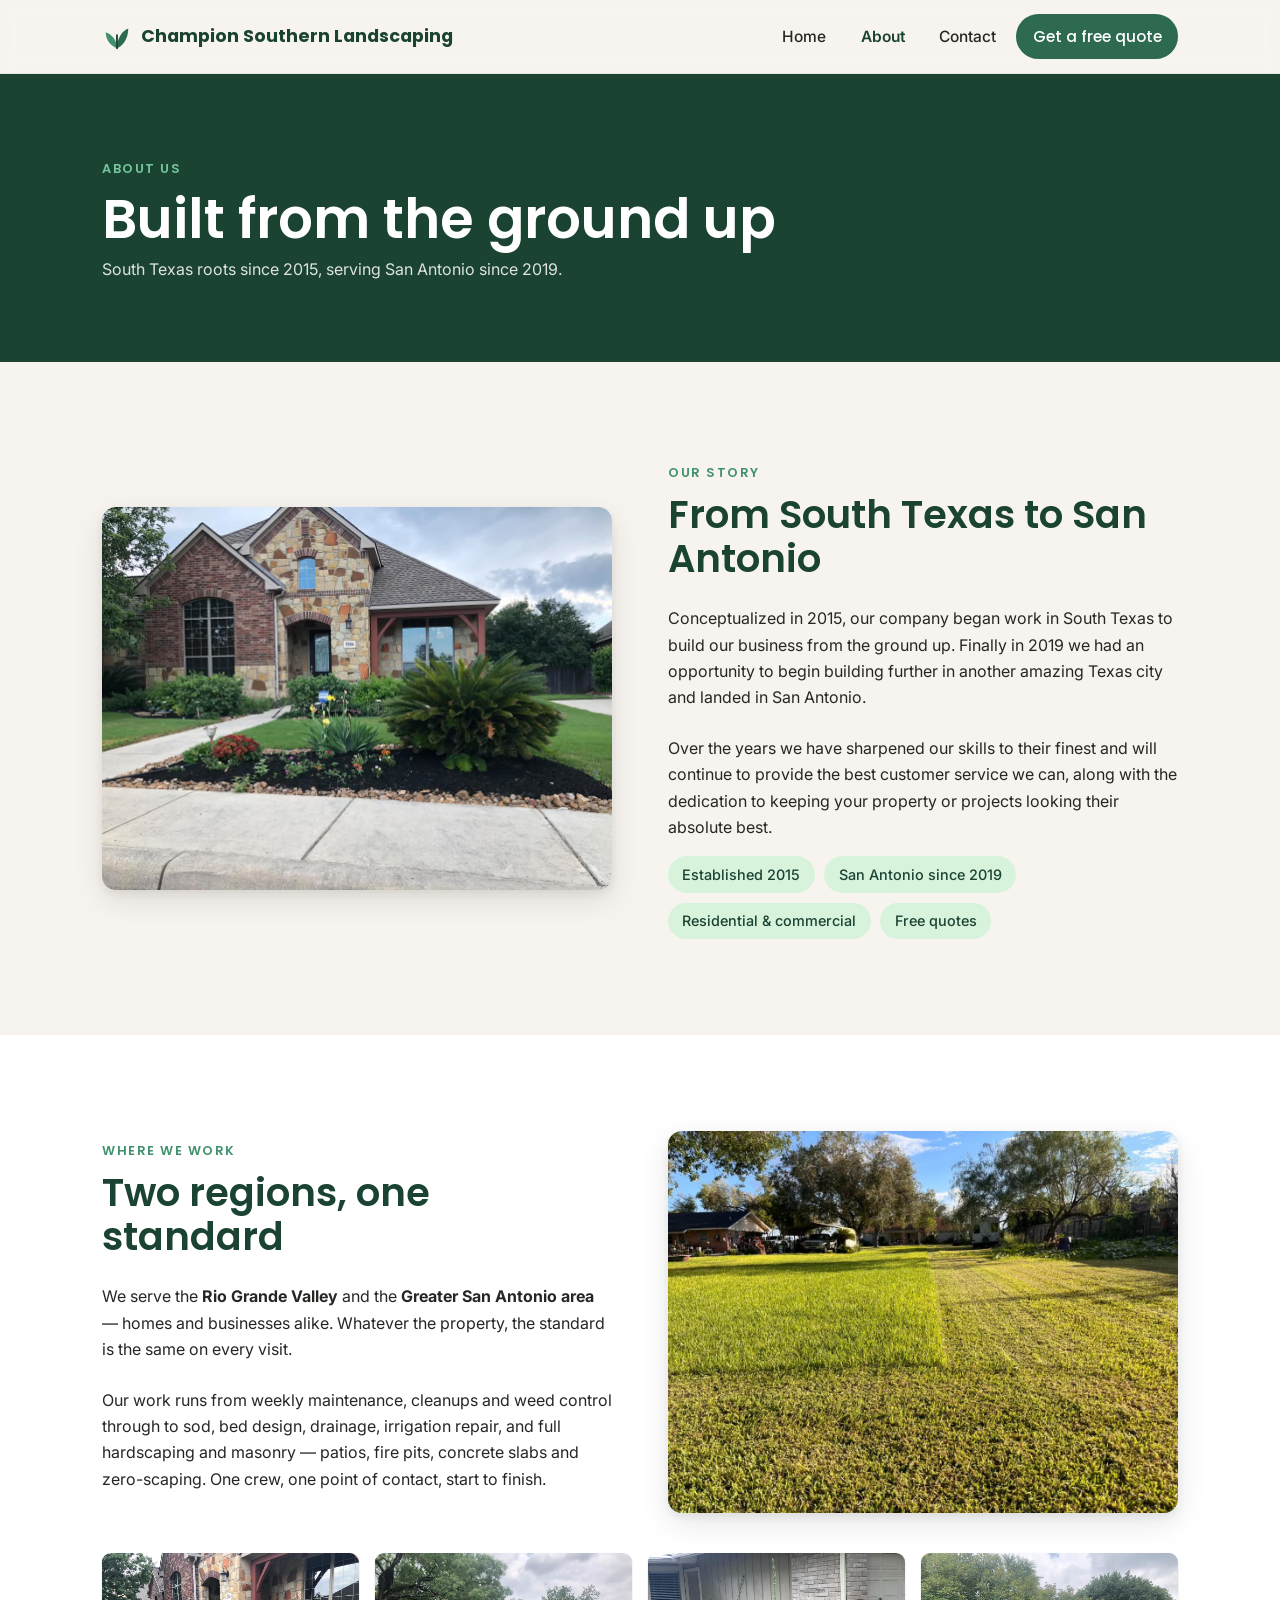
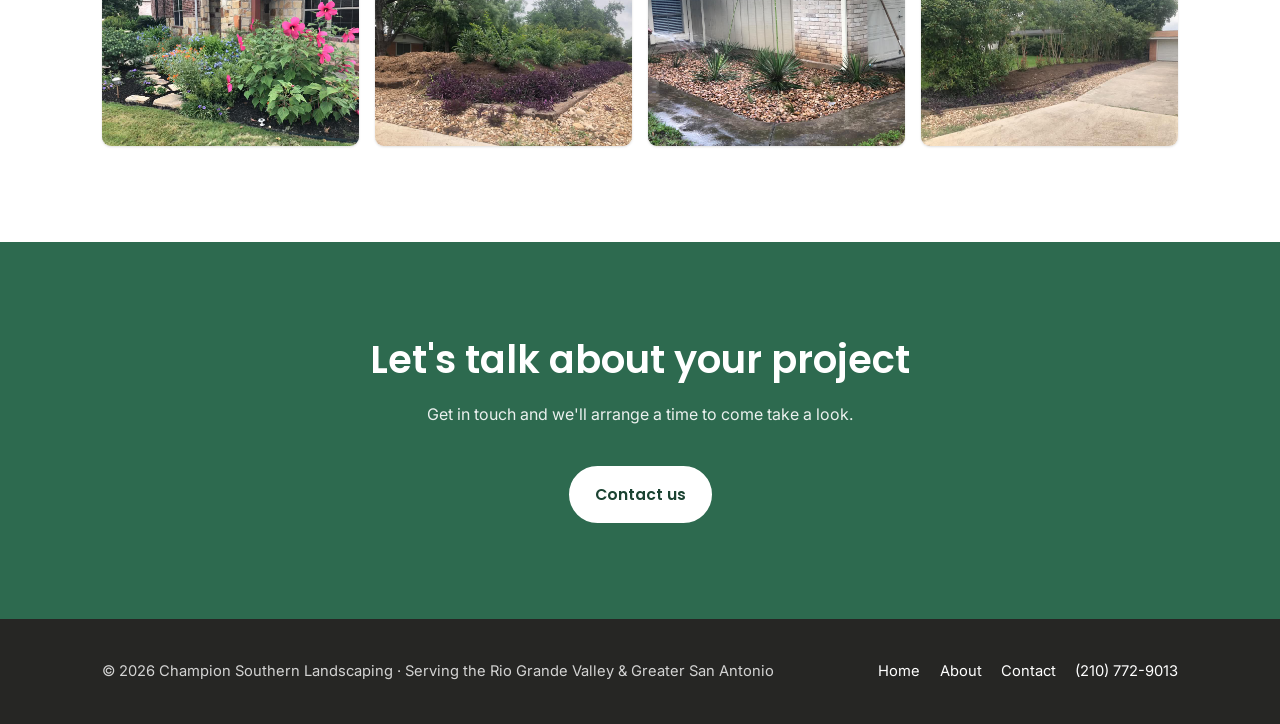
==== about.html @ b932966b "Initial site: Champion Southern Landscaping Static three-page marketing site (home with work carouse" ====
<!DOCTYPE html>
<html lang="en">
<head>
  <meta charset="UTF-8" />
  <meta name="viewport" content="width=device-width, initial-scale=1" />
  <title>About — Champion Southern Landscaping</title>
  <meta name="description" content="Champion Southern Landscaping started in South Texas in 2015 and expanded to San Antonio in 2019. Full-service landscaping with a focus on customer service." />

  <link rel="icon" href="images/favicon.svg" type="image/svg+xml" />
  <link rel="preconnect" href="https://fonts.googleapis.com" />
  <link rel="preconnect" href="https://fonts.gstatic.com" crossorigin />
  <link href="https://fonts.googleapis.com/css2?family=Inter:wght@400;500;600&family=Poppins:wght@500;600;700&display=swap" rel="stylesheet" />
  <link rel="stylesheet" href="css/style.css?v=5" />
</head>
<body>
  <a class="skip-link" href="#main">Skip to content</a>

  <header class="site-header">
    <div class="container nav">
      <a class="brand" href="index.html">
        <svg viewBox="0 0 32 32" fill="none" aria-hidden="true">
          <path d="M16 29C16 20 10 14 4 12c0 9 6 15 12 17Z" fill="#40916c"/>
          <path d="M16 29c0-11 6-19 12-21 0 11-6 19-12 21Z" fill="#2d6a4f"/>
          <path d="M16 29V15" stroke="#1b4332" stroke-width="2" stroke-linecap="round"/>
        </svg>
        Champion Southern Landscaping
      </a>

      <button class="nav__toggle" aria-label="Open menu" aria-expanded="false" aria-controls="nav-links">
        <svg viewBox="0 0 24 24" fill="none" stroke="currentColor" stroke-width="2" stroke-linecap="round">
          <path d="M4 7h16M4 12h16M4 17h16"/>
        </svg>
      </button>

      <ul class="nav__links" id="nav-links">
        <li><a href="index.html">Home</a></li>
        <li><a href="about.html" class="is-active">About</a></li>
        <li><a href="contact.html">Contact</a></li>
        <li><a href="contact.html" class="btn">Get a free quote</a></li>
      </ul>
    </div>
  </header>

  <main id="main">
    <section class="page-hero">
      <div class="container">
        <span class="eyebrow" style="color:var(--green-300)">About us</span>
        <h1>Built from the ground up</h1>
        <p>South Texas roots since 2015, serving San Antonio since 2019.</p>
      </div>
    </section>

    <section class="section">
      <div class="container">
        <div class="split">
          <div class="split__media">
            <!-- Swap for a photo of the crew or a favourite finished project -->
            <img src="images/ls10.jpeg" alt="A completed front-yard landscaping project — mulched color bed, sago palm and a fresh lawn." width="1024" height="768" />
          </div>
          <div class="stack">
            <div>
              <span class="eyebrow">Our story</span>
              <h2>From South Texas to San Antonio</h2>
            </div>
            <p>
              Conceptualized in 2015, our company began work in South Texas to build our business from
              the ground up. Finally in 2019 we had an opportunity to begin building further in another
              amazing Texas city and landed in San Antonio.
            </p>
            <p>
              Over the years we have sharpened our skills to their finest and will continue to provide
              the best customer service we can, along with the dedication to keeping your property or
              projects looking their absolute best.
            </p>
            <ul class="pill-list">
              <li>Established 2015</li>
              <li>San Antonio since 2019</li>
              <li>Residential &amp; commercial</li>
              <li>Free quotes</li>
            </ul>
          </div>
        </div>
      </div>
    </section>

    <section class="section section--tint">
      <div class="container">
        <div class="split split--flip">
          <div class="split__media">
            <!-- Swap for a photo of the team / a job in progress -->
            <img src="images/ls1.jpeg" alt="A large residential lawn maintained with clean mow lines." loading="lazy" decoding="async" width="1179" height="884" />
          </div>
          <div class="stack">
            <div>
              <span class="eyebrow">Where we work</span>
              <h2>Two regions, one standard</h2>
            </div>
            <p>
              We serve the <strong>Rio Grande Valley</strong> and the <strong>Greater San Antonio
              area</strong> — homes and businesses alike. Whatever the property, the standard is the
              same on every visit.
            </p>
            <p>
              Our work runs from weekly maintenance, cleanups and weed control through to sod, bed
              design, drainage, irrigation repair, and full hardscaping and masonry — patios, fire
              pits, concrete slabs and zero-scaping. One crew, one point of contact, start to finish.
            </p>
          </div>
        </div>

        <div class="gallery">
          <img src="images/ls7.jpeg" alt="A full front-yard flower bed with a flagstone stepping-stone path." loading="lazy" decoding="async" width="1024" height="768" />
          <img src="images/ls3.jpeg" alt="A mulched bed with a purple ground-cover border and stone edging." loading="lazy" decoding="async" width="1024" height="768" />
          <img src="images/ls6.jpeg" alt="A rock bed with yucca plants along a house foundation." loading="lazy" decoding="async" width="1024" height="768" />
          <img src="images/ls5.jpeg" alt="A replanted border running alongside a driveway." loading="lazy" decoding="async" width="1024" height="768" />
        </div>
      </div>
    </section>

    <section class="section cta-band">
      <div class="container">
        <h2>Let's talk about your project</h2>
        <p>Get in touch and we'll arrange a time to come take a look.</p>
        <a href="contact.html" class="btn btn--light">Contact us</a>
      </div>
    </section>
  </main>

  <footer class="site-footer">
    <div class="container">
      <div>© <span data-year>2026</span> Champion Southern Landscaping · Serving the Rio Grande Valley &amp; Greater San Antonio</div>
      <nav class="site-footer__links">
        <a href="index.html">Home</a>
        <a href="about.html">About</a>
        <a href="contact.html">Contact</a>
        <a href="tel:+12107729013">(210) 772-9013</a>
      </nav>
    </div>
  </footer>

  <script src="js/main.js?v=6"></script>
</body>
</html>
---- css/style.css ----
/* ==========================================================================
   Dan's Landscaping — site styles
   Plain CSS, no framework. Edit the tokens below to rebrand quickly.
   ========================================================================== */

:root {
  /* Brand palette */
  --green-900: #1b4332;
  --green-700: #2d6a4f;
  --green-500: #40916c;
  --green-300: #74c69d;
  --green-100: #d8f3dc;

  --cream: #f7f4ef;
  --sand: #ece4d4;
  --charcoal: #262624;
  --muted: #5c5b57;
  --white: #ffffff;

  --shadow-sm: 0 1px 3px rgba(0, 0, 0, .08), 0 1px 2px rgba(0, 0, 0, .06);
  --shadow-md: 0 10px 30px rgba(0, 0, 0, .10), 0 4px 8px rgba(0, 0, 0, .06);

  --radius: 14px;
  --radius-sm: 9px;
  --maxw: 1120px;

  --font-head: "Poppins", system-ui, -apple-system, "Segoe UI", Roboto, sans-serif;
  --font-body: "Inter", system-ui, -apple-system, "Segoe UI", Roboto, sans-serif;
}

/* ---------- Reset-ish ---------- */
*,
*::before,
*::after { box-sizing: border-box; }

html { scroll-behavior: smooth; }

body {
  margin: 0;
  font-family: var(--font-body);
  color: var(--charcoal);
  background: var(--cream);
  line-height: 1.65;
  -webkit-font-smoothing: antialiased;
}

img { max-width: 100%; display: block; }

h1, h2, h3 {
  font-family: var(--font-head);
  line-height: 1.15;
  margin: 0 0 .5em;
  color: var(--green-900);
  font-weight: 600;
}

h1 { font-size: clamp(2.1rem, 5vw, 3.4rem); }
h2 { font-size: clamp(1.7rem, 3.5vw, 2.4rem); }
h3 { font-size: 1.2rem; }

p { margin: 0 0 1rem; }

a { color: var(--green-700); }

.container {
  width: 100%;
  max-width: var(--maxw);
  margin-inline: auto;
  padding-inline: 22px;
}

.section {
  padding-block: clamp(3rem, 8vw, 6rem);
}

.section--tint { background: var(--white); }

.section__head {
  max-width: 640px;
  margin-bottom: 2.5rem;
}

.section__head.center {
  margin-inline: auto;
  text-align: center;
}

.eyebrow {
  display: inline-block;
  font-family: var(--font-head);
  font-weight: 600;
  font-size: .8rem;
  letter-spacing: .12em;
  text-transform: uppercase;
  color: var(--green-500);
  margin-bottom: .6rem;
}

.lead { font-size: 1.12rem; color: var(--muted); }

/* ---------- Buttons ---------- */
.btn {
  --btn-bg: var(--green-700);
  --btn-fg: #fff;
  display: inline-flex;
  align-items: center;
  gap: .5rem;
  padding: .85rem 1.5rem;
  border-radius: 999px;
  background: var(--btn-bg);
  color: var(--btn-fg);
  font-family: var(--font-head);
  font-weight: 600;
  font-size: .98rem;
  text-decoration: none;
  border: 2px solid var(--btn-bg);
  cursor: pointer;
  white-space: nowrap;
  transition: transform .15s ease, box-shadow .2s ease, background .2s ease;
}

.btn:hover { transform: translateY(-2px); box-shadow: var(--shadow-md); background: var(--green-900); border-color: var(--green-900); }
.btn:focus-visible { outline: 3px solid var(--green-300); outline-offset: 3px; }

.btn--ghost {
  --btn-bg: transparent;
  --btn-fg: var(--green-900);
  border-color: var(--green-300);
}
.btn--ghost:hover { background: var(--green-100); border-color: var(--green-300); color: var(--green-900); }

.btn--light {
  --btn-bg: #fff;
  --btn-fg: var(--green-900);
  border-color: #fff;
}
.btn--light:hover { background: var(--cream); border-color: var(--cream); color: var(--green-900); }

/* ---------- Header / nav ---------- */
.site-header {
  position: sticky;
  top: 0;
  z-index: 50;
  background: rgba(247, 244, 239, .88);
  backdrop-filter: blur(10px);
  border-bottom: 1px solid rgba(0, 0, 0, .06);
}

.nav {
  display: flex;
  align-items: center;
  justify-content: space-between;
  padding-block: .85rem;
}

.brand {
  display: inline-flex;
  align-items: center;
  gap: .55rem;
  font-family: var(--font-head);
  font-weight: 700;
  font-size: 1rem;
  line-height: 1.15;
  color: var(--green-900);
  text-decoration: none;
}

.brand svg { width: 28px; height: 28px; flex: none; }

@media (min-width: 480px) { .brand { font-size: 1.1rem; } .brand svg { width: 30px; height: 30px; } }

.nav__links {
  display: flex;
  align-items: center;
  gap: .35rem;
  list-style: none;
  margin: 0;
  padding: 0;
}

.nav__links a {
  display: inline-block;
  padding: .5rem .9rem;
  border-radius: 999px;
  text-decoration: none;
  color: var(--charcoal);
  font-weight: 500;
  font-size: .97rem;
  transition: background .2s ease, color .2s ease;
}

.nav__links a:hover { background: var(--green-100); color: var(--green-900); }
.nav__links a.is-active { color: var(--green-900); font-weight: 600; }
.nav__links .btn { color: #fff; }
.nav__links .btn:hover { color: #fff; }

.nav__toggle {
  display: none;
  background: none;
  border: 0;
  padding: .4rem;
  cursor: pointer;
  color: var(--green-900);
}
.nav__toggle svg { width: 28px; height: 28px; }

@media (max-width: 880px) {
  .nav__toggle { display: inline-flex; }
  .nav__links {
    position: absolute;
    left: 0;
    right: 0;
    top: 100%;
    flex-direction: column;
    align-items: stretch;
    gap: .15rem;
    background: var(--cream);
    padding: .75rem 22px 1.25rem;
    border-bottom: 1px solid rgba(0, 0, 0, .08);
    box-shadow: var(--shadow-md);
    transform: translateY(-8px);
    opacity: 0;
    pointer-events: none;
    transition: opacity .18s ease, transform .18s ease;
  }
  .nav__links.is-open { opacity: 1; transform: translateY(0); pointer-events: auto; }
  .nav__links a { padding: .8rem .9rem; }
  .nav__links .btn { justify-content: center; margin-top: .4rem; }
}

/* ---------- Hero ---------- */
.hero {
  position: relative;
  color: #fff;
  isolation: isolate;
  overflow: hidden;
}

.hero__bg {
  position: absolute;
  inset: 0;
  z-index: -2;
  width: 100%;
  height: 100%;
  object-fit: cover;
}

.hero::after {
  content: "";
  position: absolute;
  inset: 0;
  z-index: -1;
  background: linear-gradient(180deg, rgba(27, 67, 50, .55), rgba(27, 67, 50, .78));
}

.hero__inner {
  padding-block: clamp(4.5rem, 14vw, 9rem);
  max-width: 680px;
}

.hero h1 { color: #fff; }
.hero p { color: rgba(255, 255, 255, .92); font-size: 1.15rem; }

.hero__actions {
  display: flex;
  flex-wrap: wrap;
  gap: .9rem;
  margin-top: 1.6rem;
}

.hero__strip {
  display: flex;
  flex-wrap: wrap;
  gap: 1.5rem 2.2rem;
  margin-top: 2.5rem;
  padding-top: 1.5rem;
  border-top: 1px solid rgba(255, 255, 255, .25);
  font-size: .95rem;
}
.hero__strip span { display: inline-flex; align-items: center; gap: .5rem; color: rgba(255,255,255,.92); }
.hero__strip svg { width: 20px; height: 20px; flex: none; }

/* Page hero (about / contact) — simpler band */
.page-hero {
  background: var(--green-900);
  color: #fff;
  padding-block: clamp(3rem, 9vw, 5rem);
}
.page-hero h1 { color: #fff; margin-bottom: .3rem; }
.page-hero p { color: rgba(255,255,255,.85); max-width: 560px; margin: 0; }

/* ---------- Carousel ---------- */
.carousel {
  position: relative;
  border-radius: var(--radius);
  overflow: hidden;
  box-shadow: var(--shadow-md);
  background: #000;
}

.carousel__track {
  display: flex;
  transition: transform .5s cubic-bezier(.4, .1, .1, 1);
}

.carousel__slide {
  position: relative;
  flex: 0 0 100%;
  aspect-ratio: 16 / 10;
  background: #111;
}

.carousel__slide img {
  width: 100%;
  height: 100%;
  object-fit: cover;
}

.carousel__caption {
  position: absolute;
  left: 0;
  right: 0;
  bottom: 0;
  padding: 2.5rem 1.4rem 1.2rem;
  background: linear-gradient(180deg, transparent, rgba(0, 0, 0, .68));
  color: #fff;
  font-family: var(--font-head);
  font-weight: 500;
  font-size: 1rem;
}

.carousel__btn {
  position: absolute;
  top: 50%;
  transform: translateY(-50%);
  z-index: 2;
  width: 44px;
  height: 44px;
  display: grid;
  place-items: center;
  border: 0;
  border-radius: 50%;
  background: rgba(255, 255, 255, .9);
  color: var(--green-900);
  cursor: pointer;
  box-shadow: var(--shadow-sm);
  transition: background .2s ease, transform .15s ease;
}
.carousel__btn:hover { background: #fff; transform: translateY(-50%) scale(1.06); }
.carousel__btn:focus-visible { outline: 3px solid var(--green-300); outline-offset: 2px; }
.carousel__btn svg { width: 22px; height: 22px; }
.carousel__btn--prev { left: 14px; }
.carousel__btn--next { right: 14px; }

.carousel__dots {
  position: absolute;
  left: 0;
  right: 0;
  bottom: 14px;
  z-index: 2;
  display: flex;
  justify-content: center;
  gap: .5rem;
}

.carousel__dot {
  width: 9px;
  height: 9px;
  border-radius: 50%;
  border: 0;
  padding: 0;
  background: rgba(255, 255, 255, .5);
  cursor: pointer;
  transition: background .2s ease, transform .2s ease;
}
.carousel__dot.is-active { background: #fff; transform: scale(1.35); }
.carousel__dot:focus-visible { outline: 2px solid #fff; outline-offset: 2px; }

/* ---------- Services grid ---------- */
.grid {
  display: grid;
  gap: 1.4rem;
  grid-template-columns: repeat(auto-fit, minmax(240px, 1fr));
}

.card {
  background: var(--white);
  border: 1px solid rgba(0, 0, 0, .06);
  border-radius: var(--radius);
  padding: 1.6rem;
  box-shadow: var(--shadow-sm);
  transition: transform .18s ease, box-shadow .2s ease;
}
.card:hover { transform: translateY(-4px); box-shadow: var(--shadow-md); }

.card__icon {
  width: 46px;
  height: 46px;
  display: grid;
  place-items: center;
  border-radius: 12px;
  background: var(--green-100);
  color: var(--green-700);
  margin-bottom: 1rem;
}
.card__icon svg { width: 26px; height: 26px; }
.card h3 { margin-bottom: .35rem; }
.card p { margin: 0; color: var(--muted); font-size: .97rem; }

.card__list {
  list-style: none;
  margin: .9rem 0 0;
  padding: .9rem 0 0;
  border-top: 1px solid rgba(0, 0, 0, .07);
  display: grid;
  gap: .4rem;
}
.card__list li {
  position: relative;
  padding-left: 1.2rem;
  font-size: .92rem;
  color: var(--charcoal);
}
.card__list li::before {
  content: "";
  position: absolute;
  left: 2px;
  top: .55em;
  width: 6px;
  height: 6px;
  border-radius: 50%;
  background: var(--green-500);
}

/* ---------- Split (about) ---------- */
.split {
  display: grid;
  gap: clamp(1.5rem, 5vw, 3.5rem);
  align-items: center;
  grid-template-columns: 1fr 1fr;
}
@media (max-width: 800px) { .split { grid-template-columns: 1fr; } }

.split--flip .split__media { order: 2; }
@media (max-width: 800px) { .split--flip .split__media { order: 0; } }

.split__media img {
  border-radius: var(--radius);
  box-shadow: var(--shadow-md);
  width: 100%;
  height: auto;
}

.stack > * + * { margin-top: 1.5rem; }

.pill-list {
  list-style: none;
  margin: 0;
  padding: 0;
  display: flex;
  flex-wrap: wrap;
  gap: .6rem;
}
.pill-list li {
  background: var(--green-100);
  color: var(--green-900);
  font-weight: 500;
  font-size: .9rem;
  padding: .4rem .9rem;
  border-radius: 999px;
}

.gallery {
  display: grid;
  gap: 1rem;
  grid-template-columns: repeat(auto-fit, minmax(200px, 1fr));
  margin-top: 2.5rem;
}
.gallery img {
  border-radius: var(--radius-sm);
  box-shadow: var(--shadow-sm);
  width: 100%;
  height: auto;
}

/* ---------- CTA band ---------- */
.cta-band {
  background: var(--green-700);
  color: #fff;
  text-align: center;
}
.cta-band h2 { color: #fff; }
.cta-band p { color: rgba(255, 255, 255, .9); max-width: 520px; margin-inline: auto; }
.cta-band .btn { margin-top: 1.4rem; }

/* ---------- Contact ---------- */
.contact-grid {
  display: grid;
  gap: clamp(1.5rem, 5vw, 3rem);
  grid-template-columns: 1.3fr 1fr;
  align-items: start;
}
@media (max-width: 860px) { .contact-grid { grid-template-columns: 1fr; } }

.form {
  background: var(--white);
  border: 1px solid rgba(0, 0, 0, .07);
  border-radius: var(--radius);
  padding: clamp(1.4rem, 4vw, 2.2rem);
  box-shadow: var(--shadow-sm);
}

.field { margin-bottom: 1.15rem; }
.field label {
  display: block;
  font-family: var(--font-head);
  font-weight: 500;
  font-size: .92rem;
  margin-bottom: .4rem;
  color: var(--green-900);
}
.field .req { color: #b23b2e; }

.field input,
.field select,
.field textarea {
  width: 100%;
  font: inherit;
  color: var(--charcoal);
  padding: .75rem .85rem;
  border: 1.5px solid #d7d2c6;
  border-radius: var(--radius-sm);
  background: var(--cream);
  transition: border-color .15s ease, box-shadow .15s ease;
}
.field textarea { resize: vertical; min-height: 130px; }

.field input:focus,
.field select:focus,
.field textarea:focus {
  outline: none;
  border-color: var(--green-500);
  box-shadow: 0 0 0 3px rgba(64, 145, 108, .18);
}

.field-row {
  display: grid;
  gap: 1.15rem;
  grid-template-columns: 1fr 1fr;
}
@media (max-width: 520px) { .field-row { grid-template-columns: 1fr; } }

.field.has-error input,
.field.has-error select,
.field.has-error textarea { border-color: #c0392b; background: #fdf3f2; }

.field__error {
  display: none;
  color: #b23b2e;
  font-size: .85rem;
  margin-top: .35rem;
}
.field.has-error .field__error { display: block; }

.form__note { font-size: .85rem; color: var(--muted); margin: .4rem 0 0; }

.form__status {
  display: none;
  margin-top: 1rem;
  padding: .9rem 1rem;
  border-radius: var(--radius-sm);
  background: var(--green-100);
  color: var(--green-900);
  font-weight: 500;
}
.form__status.is-visible { display: block; }

.info-card {
  background: var(--green-900);
  color: #fff;
  border-radius: var(--radius);
  padding: clamp(1.4rem, 4vw, 2.1rem);
}
.info-card h3 { color: #fff; }
.info-card a { color: var(--green-100); }
.info-list {
  list-style: none;
  margin: 1.2rem 0 0;
  padding: 0;
}
.info-list li {
  display: flex;
  gap: .8rem;
  align-items: flex-start;
  padding: .7rem 0;
  border-top: 1px solid rgba(255, 255, 255, .16);
  font-size: .96rem;
}
.info-list li:first-child { border-top: 0; }
.info-list svg { width: 20px; height: 20px; flex: none; margin-top: 3px; color: var(--green-300); }
.info-list strong { display: block; font-family: var(--font-head); font-weight: 500; }
.info-list span { color: rgba(255, 255, 255, .8); }

/* ---------- Footer ---------- */
.site-footer {
  background: var(--charcoal);
  color: rgba(255, 255, 255, .8);
  padding-block: 2.5rem;
  font-size: .92rem;
}
.site-footer .container {
  display: flex;
  flex-wrap: wrap;
  gap: 1rem 2rem;
  align-items: center;
  justify-content: space-between;
}
.site-footer a { color: #fff; text-decoration: none; }
.site-footer a:hover { text-decoration: underline; }
.site-footer__links { display: flex; gap: 1.2rem; }

/* ---------- Utilities ---------- */
.text-center { text-align: center; }
.mt-0 { margin-top: 0; }

.skip-link {
  position: absolute;
  left: -999px;
  top: 0;
  background: #fff;
  color: var(--green-900);
  padding: .7rem 1rem;
  border-radius: 0 0 8px 0;
  z-index: 100;
}
.skip-link:focus { left: 0; }

@media (prefers-reduced-motion: reduce) {
  html { scroll-behavior: auto; }
  .carousel__track { transition: none; }
  * { animation-duration: .001ms !important; transition-duration: .001ms !important; }
}
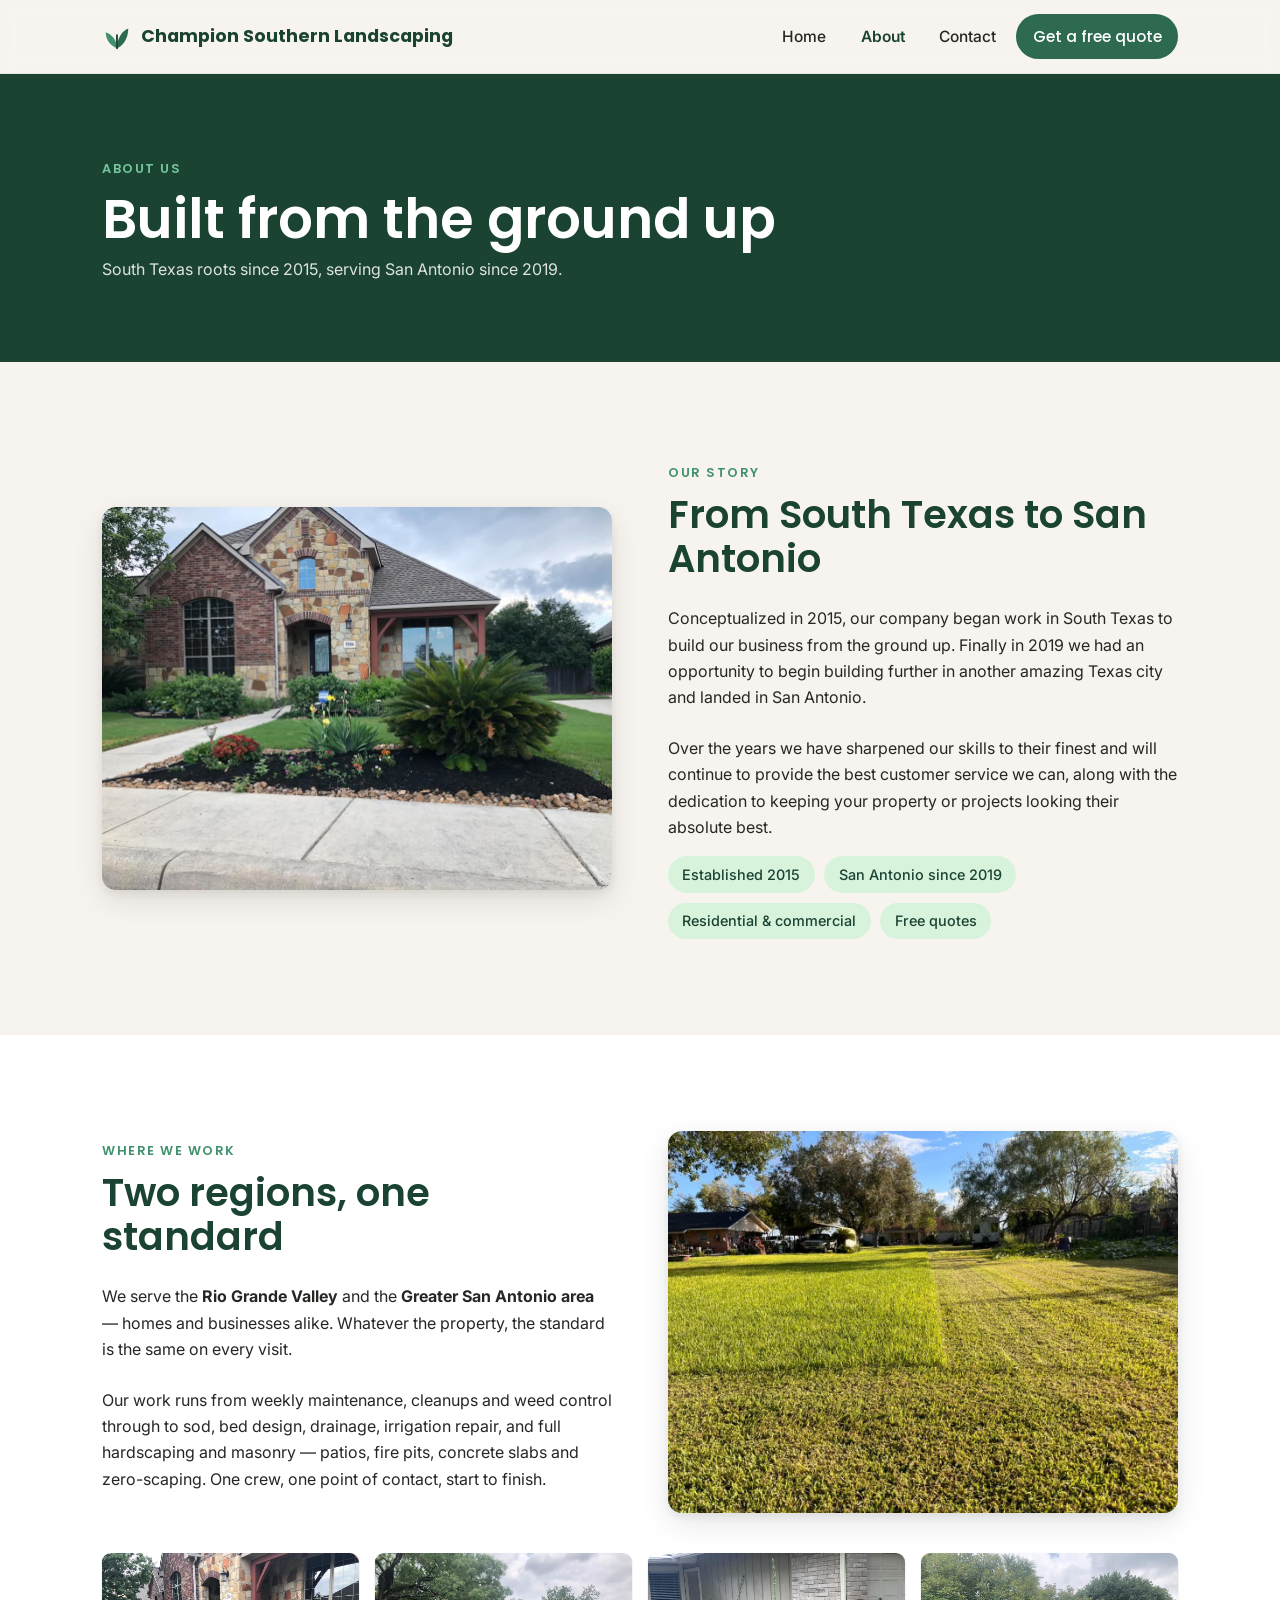
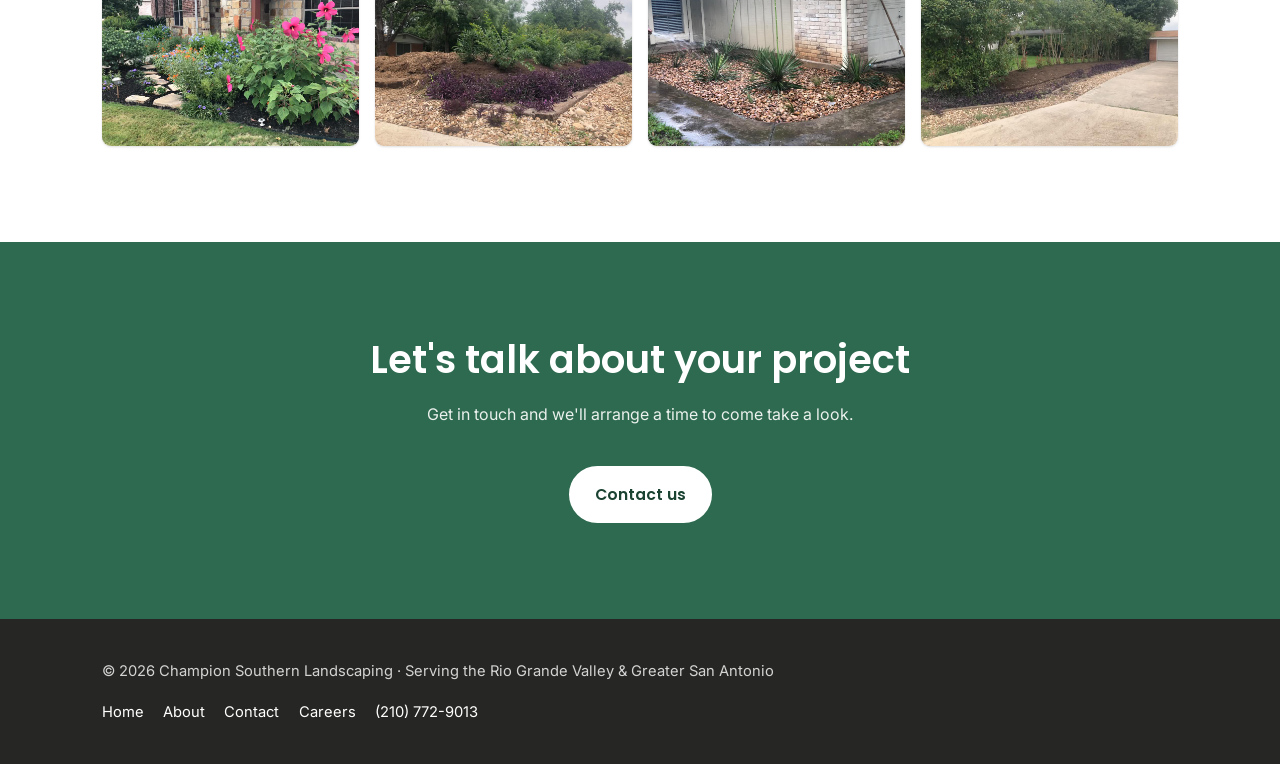
==== commit a7e32868: "Add Careers page with 3 openings, linked from every footer - careers.html: job-board layout (left li" ====
--- a/about.html
+++ b/about.html
@@ -10,7 +10,7 @@
   <link rel="preconnect" href="https://fonts.googleapis.com" />
   <link rel="preconnect" href="https://fonts.gstatic.com" crossorigin />
   <link href="https://fonts.googleapis.com/css2?family=Inter:wght@400;500;600&family=Poppins:wght@500;600;700&display=swap" rel="stylesheet" />
-  <link rel="stylesheet" href="css/style.css?v=5" />
+  <link rel="stylesheet" href="css/style.css?v=7" />
 </head>
 <body>
   <a class="skip-link" href="#main">Skip to content</a>
@@ -133,11 +133,12 @@
         <a href="index.html">Home</a>
         <a href="about.html">About</a>
         <a href="contact.html">Contact</a>
+        <a href="careers.html">Careers</a>
         <a href="tel:+12107729013">(210) 772-9013</a>
       </nav>
     </div>
   </footer>
 
-  <script src="js/main.js?v=6"></script>
+  <script src="js/main.js?v=7"></script>
 </body>
 </html>
--- a/css/style.css
+++ b/css/style.css
@@ -321,6 +321,7 @@
   left: 0;
   right: 0;
   bottom: 0;
+  margin: 0;
   padding: 2.5rem 1.4rem 1.2rem;
   background: linear-gradient(180deg, transparent, rgba(0, 0, 0, .68));
   color: #fff;
@@ -617,7 +618,121 @@
 }
 .site-footer a { color: #fff; text-decoration: none; }
 .site-footer a:hover { text-decoration: underline; }
-.site-footer__links { display: flex; gap: 1.2rem; }
+.site-footer__links { display: flex; flex-wrap: wrap; gap: .9rem 1.2rem; }
+
+/* ---------- Careers board ---------- */
+.careers {
+  display: grid;
+  grid-template-columns: 300px 1fr;
+  gap: clamp(1.5rem, 4vw, 2.5rem);
+  align-items: start;
+}
+@media (max-width: 820px) { .careers { grid-template-columns: 1fr; } }
+
+.careers__list {
+  display: flex;
+  flex-direction: column;
+  gap: .6rem;
+  position: sticky;
+  top: 88px;
+}
+@media (max-width: 820px) { .careers__list { position: static; } }
+
+.careers__count {
+  font-family: var(--font-head);
+  font-weight: 600;
+  font-size: .78rem;
+  letter-spacing: .08em;
+  text-transform: uppercase;
+  color: var(--green-500);
+  margin: 0 0 .3rem;
+}
+
+.careers__item {
+  display: block;
+  width: 100%;
+  text-align: left;
+  font: inherit;
+  color: inherit;
+  background: var(--white);
+  border: 1.5px solid rgba(0, 0, 0, .1);
+  border-radius: var(--radius-sm);
+  padding: 1rem 1.1rem;
+  cursor: pointer;
+  transition: border-color .15s ease, background .15s ease, box-shadow .2s ease;
+}
+.careers__item:hover { border-color: var(--green-300); }
+.careers__item:focus-visible { outline: 3px solid var(--green-300); outline-offset: 2px; }
+.careers__item.is-active {
+  border-color: var(--green-500);
+  background: var(--green-100);
+  box-shadow: var(--shadow-sm);
+}
+.careers__item h3 { font-size: 1rem; margin: 0 0 .2rem; color: var(--green-900); }
+.careers__item p { margin: 0; font-size: .85rem; color: var(--muted); }
+.careers__item .tag { font-size: .78rem; color: var(--green-700); font-weight: 500; }
+
+.careers__detail {
+  background: var(--white);
+  border: 1px solid rgba(0, 0, 0, .07);
+  border-radius: var(--radius);
+  padding: clamp(1.4rem, 4vw, 2.4rem);
+  box-shadow: var(--shadow-sm);
+  min-width: 0;
+}
+.careers__panel[hidden] { display: none; }
+.careers__panel + .careers__panel { margin-top: 2.5rem; }
+.careers__panel h2 { margin-bottom: .3rem; }
+.careers__panel h2:focus-visible { outline: none; }
+
+.careers__loc {
+  display: flex;
+  align-items: center;
+  gap: .4rem;
+  color: var(--muted);
+  font-size: .95rem;
+  margin: 0 0 1.3rem;
+}
+.careers__loc svg { width: 18px; height: 18px; flex: none; color: var(--green-500); }
+
+.careers__actions { display: flex; flex-wrap: wrap; gap: .7rem; }
+
+.careers__meta {
+  display: grid;
+  grid-template-columns: repeat(2, minmax(0, 1fr));
+  gap: 1.1rem 1.6rem;
+  margin: 1.7rem 0;
+  padding: 1.5rem 0;
+  border-top: 1px solid rgba(0, 0, 0, .09);
+  border-bottom: 1px solid rgba(0, 0, 0, .09);
+}
+@media (max-width: 480px) { .careers__meta { grid-template-columns: 1fr; } }
+.careers__meta > div { min-width: 0; }
+.careers__meta dt {
+  font-family: var(--font-head);
+  font-weight: 600;
+  font-size: .74rem;
+  letter-spacing: .05em;
+  text-transform: uppercase;
+  color: var(--green-500);
+  margin-bottom: .2rem;
+}
+.careers__meta dd { margin: 0; font-weight: 500; color: var(--charcoal); }
+
+.careers__body h3 {
+  font-size: 1.05rem;
+  margin: 1.7rem 0 .4rem;
+}
+.careers__body > p:first-child { margin-top: 0; }
+.careers__body ul { margin: .3rem 0 0; padding-left: 1.25rem; }
+.careers__body li { margin: .4rem 0; }
+
+.careers__cta {
+  margin-top: 2rem;
+  padding-top: 1.6rem;
+  border-top: 1px solid rgba(0, 0, 0, .09);
+}
+.careers__cta p { margin: 0 0 1rem; color: var(--muted); }
 
 /* ---------- Utilities ---------- */
 .text-center { text-align: center; }
